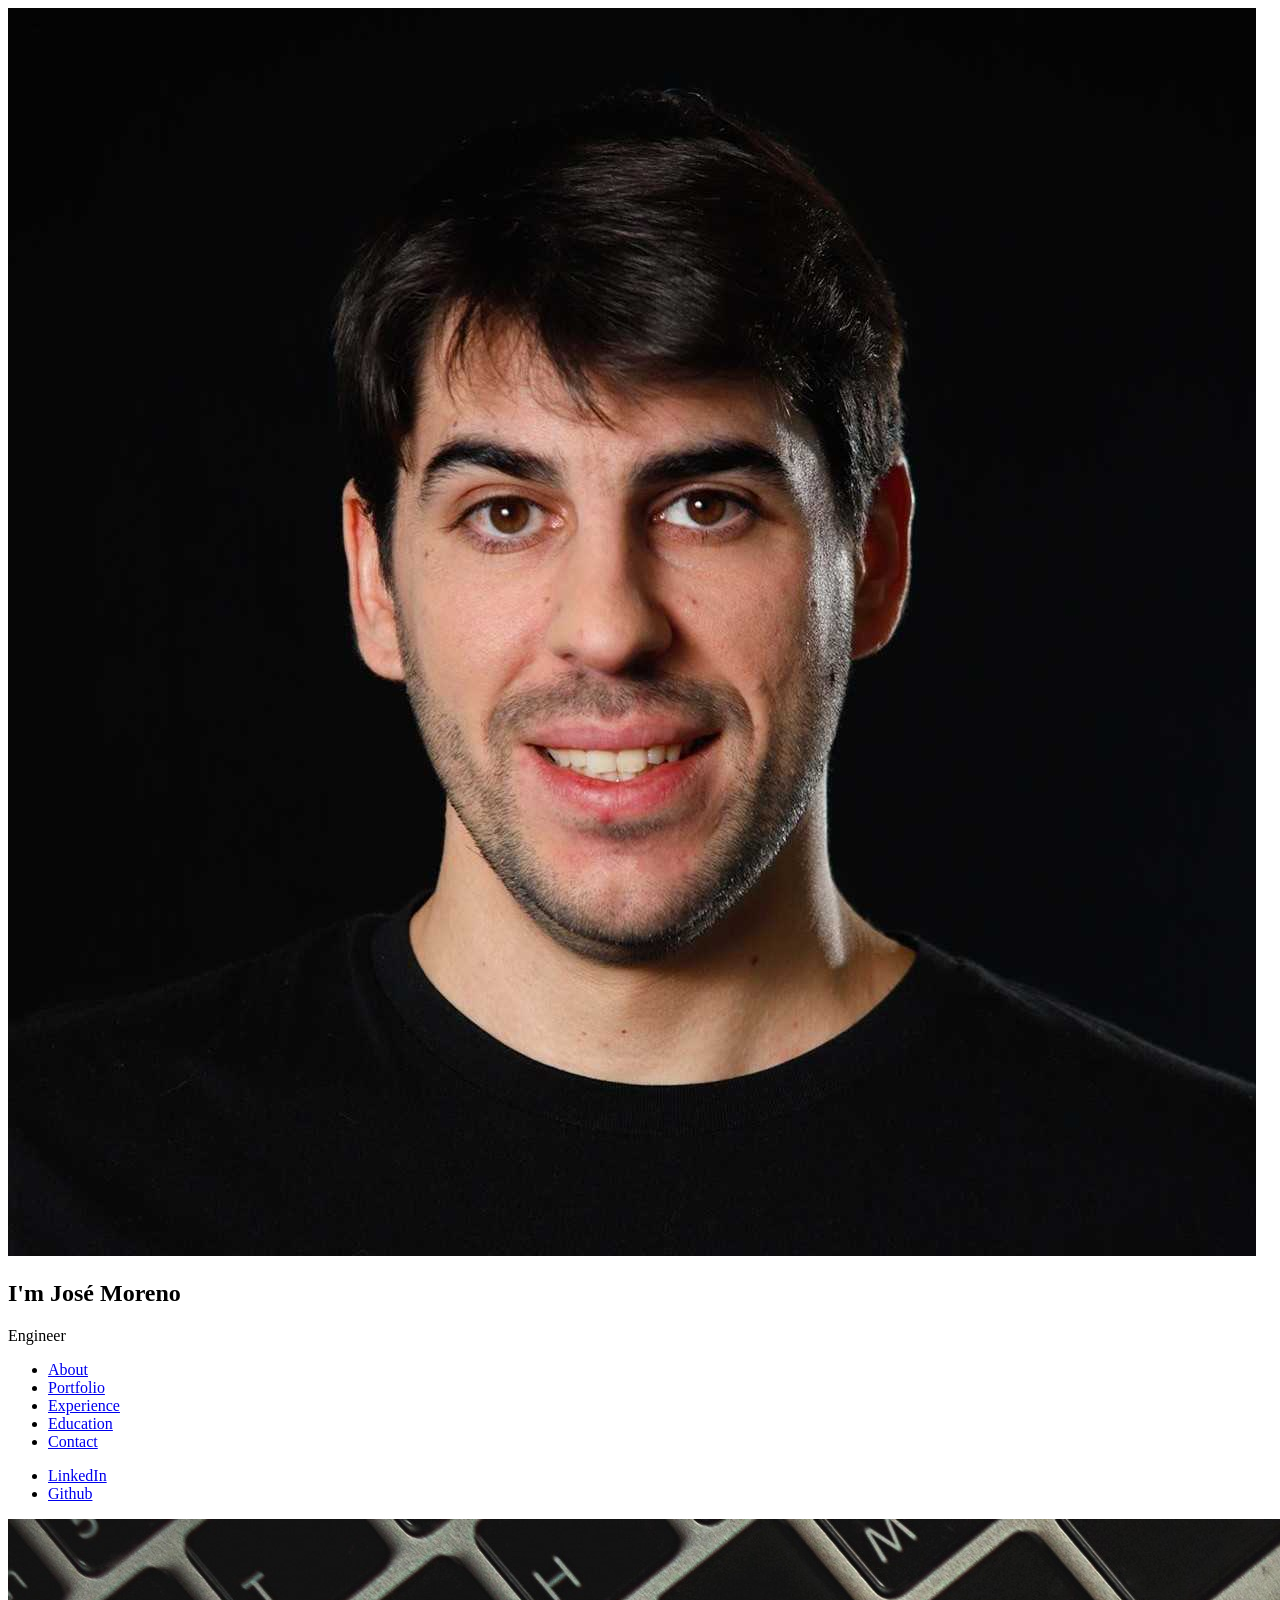
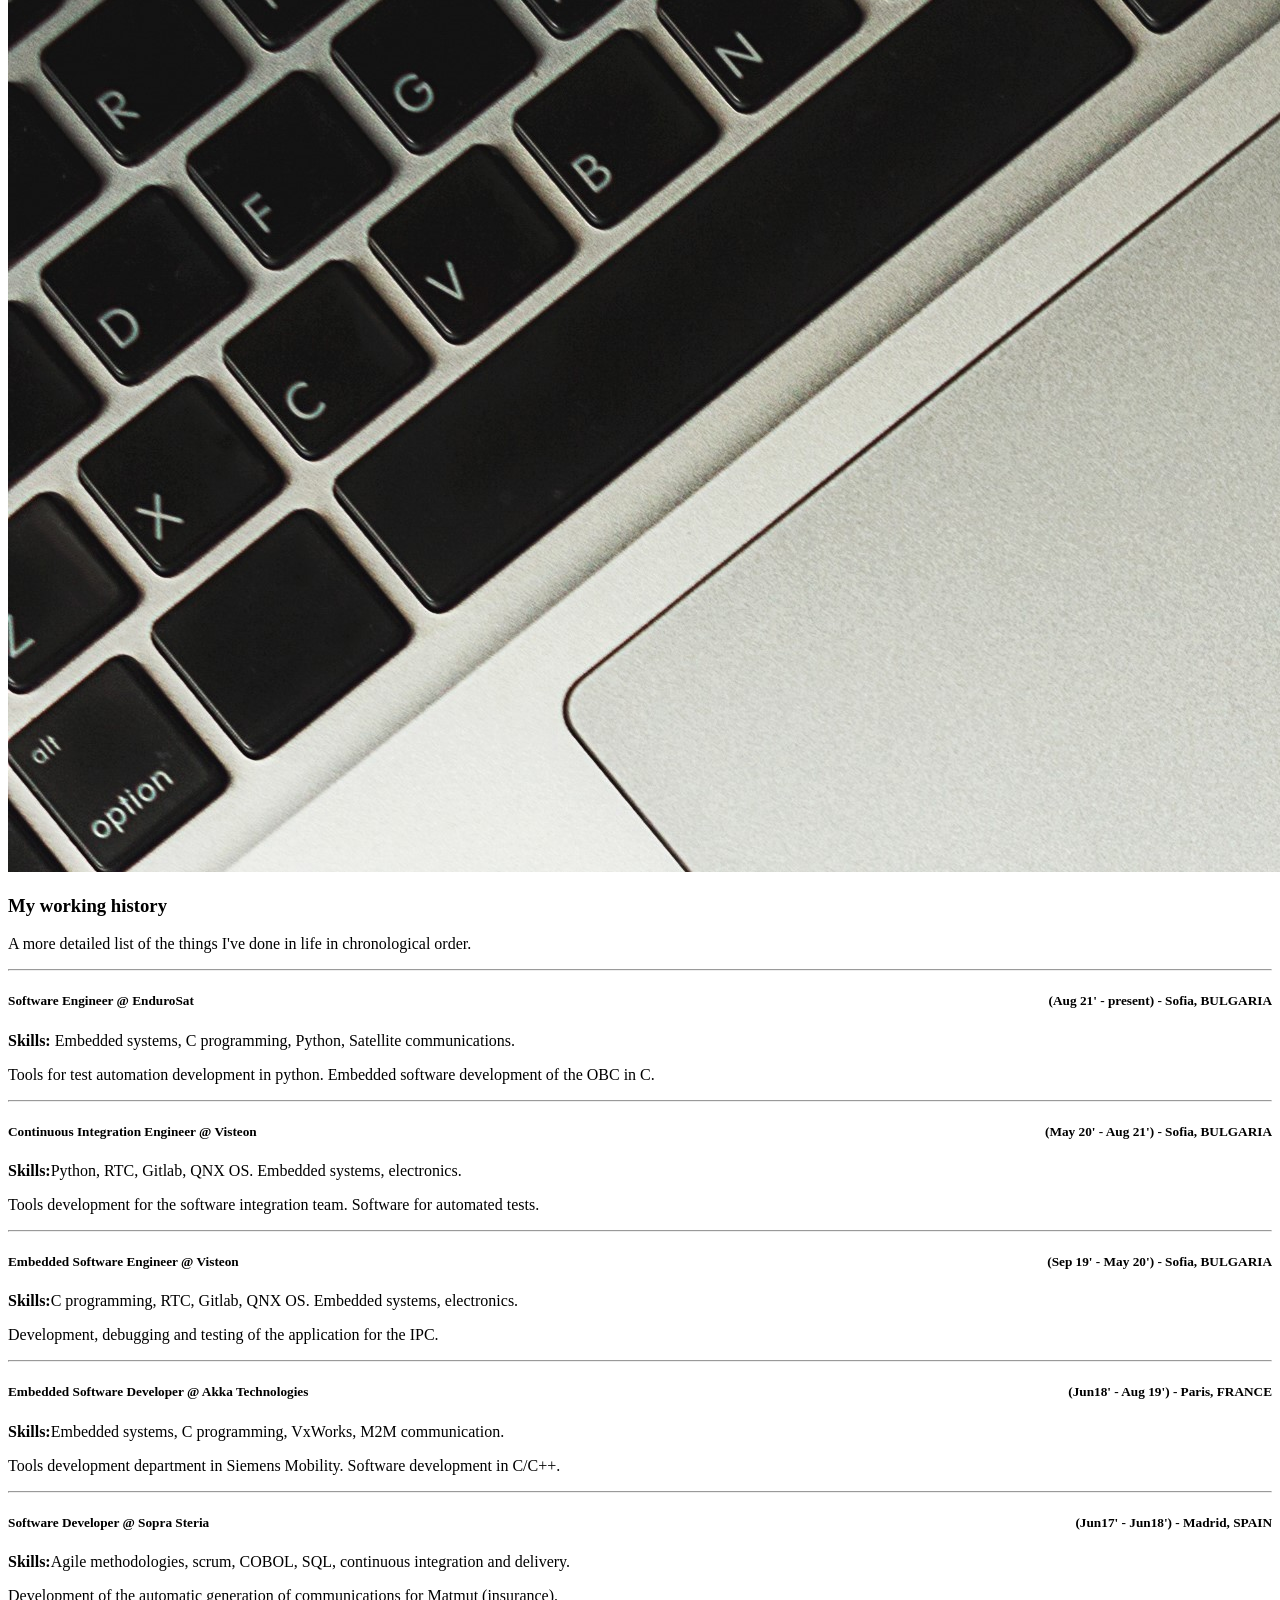
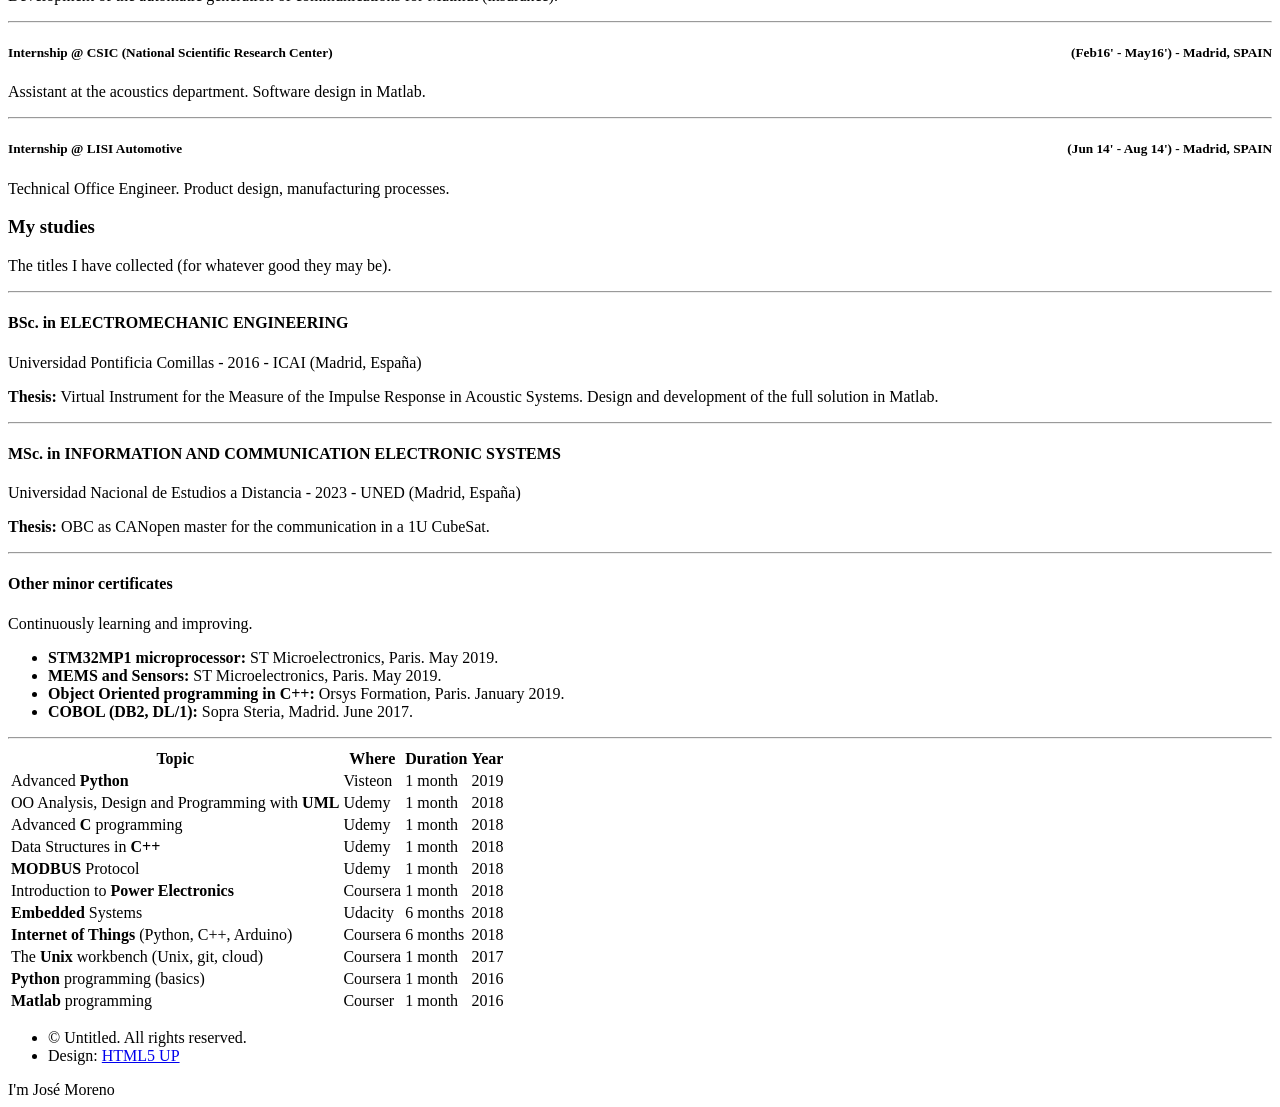
==== experience.html @ b3fd0323 "Split single-page site into three pages: index, portfolio, experience - index.html: keeps About, Thi" ====
<!DOCTYPE HTML>
<!--
    Read Only by HTML5 UP
    html5up.net | @ajlkn
    Free for personal and commercial use under the CCA 3.0 license (html5up.net/license)
-->
<html>

<head>
  <title>JoseMorenoJ | Experience</title>
  <meta charset="utf-8" />
  <meta name="viewport" content="width=device-width, initial-scale=1, user-scalable=no" />
  <link rel="stylesheet" href="assets/css/main.css" />
</head>

<body class="is-preload">

  <!-- Header -->
  <section id="header">
    <header>
      <span class="image avatar"><img src="images/avatar.jpg" alt="" /></span>
      <h1 id="logo">I'm José Moreno</h1>
      <p>
        Engineer
      </p>
    </header>
    <nav id="nav">
      <ul>
        <li><a href="index.html">About</a></li>
        <li><a href="portfolio.html">Portfolio</a></li>
        <li><a href="#history">Experience</a></li>
        <li><a href="#diplomas">Education</a></li>
        <li><a href="index.html#contact">Contact</a></li>
      </ul>
    </nav>
    <footer>
      <ul class="icons">
        <li><a href="https://www.linkedin.com/in/jos%C3%A9-moreno/" class="icon brands fa-linkedin"><span
              class="label">LinkedIn</span></a></li>
        <li><a href="https://github.com/JoseMorenoJ" class="icon brands fa-github"><span class="label">Github</span></a>
        </li>
      </ul>
    </footer>
  </section>

  <!-- Wrapper -->
  <div id="wrapper">

    <!-- Main -->
    <div id="main">

      <!-- Banner -->
      <section id="banner">
        <div class="image main" data-position="center">
          <img src="images/banner.jpg" alt="" />
        </div>
      </section>

      <!-- History -->
      <section id="history">
        <div class="container">
          <header>
            <h3>My working history</h3>
            <p>A more detailed list of the things I've done in life in chronological order.</p>
          </header>
          <section>
            <hr />
            <header>
              <h5>
                <span style="float:left;">Software Engineer @ EnduroSat </span>
                <span style="float:right;">(Aug 21' - present) - Sofia, BULGARIA</span>
                <br>
              </h5>
              <p><b>Skills:</b> Embedded systems, C programming, Python, Satellite communications.</p>
            </header>
            <p>
              Tools for test automation development in python. Embedded software development of the
              OBC in C.
            </p>
            <hr />
            <header>
              <h5>
                <span style="float:left;">Continuous Integration Engineer @ Visteon</span>
                <span style="float:right;">(May 20' - Aug 21') - Sofia, BULGARIA</span>
                <br>
              </h5>
              <p><b>Skills:</b>Python, RTC, Gitlab, QNX OS. Embedded systems, electronics.</p>
            </header>
            <p>
              Tools development for the software integration team. Software for automated tests.
            </p>
            <hr />
            <header>
              <h5>
                <span style="float:left;">Embedded Software Engineer @ Visteon</span>
                <span style="float:right;">(Sep 19' - May 20') - Sofia, BULGARIA</span>
                <br>
              </h5>
              <p><b>Skills:</b>C programming, RTC, Gitlab, QNX OS. Embedded systems, electronics.</p>
            </header>
            <p>
              Development, debugging and testing of the application for the IPC.
            </p>
            <hr />
            <header>
              <h5>
                <span style="float:left;">Embedded Software Developer @ Akka Technologies</span>
                <span style="float:right;">(Jun18' - Aug 19') - Paris, FRANCE</span>
                <br>
              </h5>
              <p><b>Skills:</b>Embedded systems, C programming, VxWorks, M2M communication.</p>
            </header>
            <p>
              Tools development department in Siemens Mobility. Software development in C/C++.
            </p>
            <hr />
            <header>
              <h5>
                <span style="float:left;">Software Developer @ Sopra Steria</span>
                <span style="float:right;">(Jun17' - Jun18') - Madrid, SPAIN</span>
                <br>
              </h5>
              <p><b>Skills:</b>Agile methodologies, scrum, COBOL, SQL, continuous integration and
                delivery.</p>
            </header>
            <p>
              Development of the automatic generation of communications for Matmut (insurance).
            </p>
            <hr />
            <header>
              <h5>
                <span style="float:left;">Internship @ CSIC (National Scientific Research Center)</span>
                <span style="float:right;">(Feb16' - May16') - Madrid, SPAIN</span>
                <br>
              </h5>
            </header>
            <p>Assistant at the acoustics department. Software design in Matlab.</p>
            <hr />
            <h5>
              <span style="float:left;">Internship @ LISI Automotive</span>
              <span style="float:right;">(Jun 14' - Aug 14') - Madrid, SPAIN</span>
              <br>
            </h5>
            </header>
            <p>Technical Office Engineer. Product design, manufacturing processes.</p>
          </section>
        </div>
      </section>

      <!-- Diplomas -->
      <section id="diplomas">
        <div class="container">
          <header>
            <h3>My studies</h3>
            <p>The titles I have collected (for whatever good they may be).</p>
          </header>
          <section>
            <hr />
            <header>
              <h4>BSc. in ELECTROMECHANIC ENGINEERING</h4>
              <p>Universidad Pontificia Comillas - 2016 - ICAI (Madrid, España)</p>
            </header>
            <p><b>Thesis:</b> Virtual Instrument for the Measure of the Impulse Response in Acoustic
              Systems. Design and development of the full solution in Matlab.
            </p>
            <hr />
            <header>
              <h4>MSc. in INFORMATION AND COMMUNICATION ELECTRONIC SYSTEMS</h4>
              <p>Universidad Nacional de Estudios a Distancia - 2023 - UNED (Madrid, España)</p>
            </header>
            <p><b>Thesis:</b> OBC as CANopen master for the communication in a 1U CubeSat.</p>
            <hr />
            <header>
              <h4>Other minor certificates</h4>
              <p>Continuously learning and improving.</p>
            </header>
            <ul class="alt">
              <li><b>STM32MP1 microprocessor:</b> ST Microelectronics, Paris. May 2019.</li>
              <li><b>MEMS and Sensors:</b> ST Microelectronics, Paris. May 2019.</li>
              <li><b>Object Oriented programming in C++:</b> Orsys Formation, Paris. January 2019.</li>
              <li><b>COBOL (DB2, DL/1):</b> Sopra Steria, Madrid. June 2017.</li>
            </ul>
            <hr />
            <table>
              <tr>
                <th>Topic</th>
                <th>Where</th>
                <th>Duration</th>
                <th>Year</th>
              </tr>
              <tr>
                <td>Advanced <b>Python</b></td>
                <td>Visteon</td>
                <td>1 month</td>
                <td>2019</td>
              </tr>
              <tr>
                <td>OO Analysis, Design and Programming with <b>UML</b></td>
                <td>Udemy</td>
                <td>1 month</td>
                <td>2018</td>
              </tr>
              <tr>
                <td>Advanced <b>C</b> programming</td>
                <td>Udemy</td>
                <td>1 month</td>
                <td>2018</td>
              </tr>
              <tr>
                <td>Data Structures in <b>C++</b></td>
                <td>Udemy</td>
                <td>1 month</td>
                <td>2018</td>
              </tr>
              <tr>
                <td><b>MODBUS</b> Protocol</td>
                <td>Udemy</td>
                <td>1 month</td>
                <td>2018</td>
              </tr>
              <tr>
                <td>Introduction to <b>Power Electronics</b></td>
                <td>Coursera</td>
                <td>1 month</td>
                <td>2018</td>
              </tr>
              <tr>
                <td><b>Embedded</b> Systems</td>
                <td>Udacity</td>
                <td>6 months</td>
                <td>2018</td>
              </tr>
              <tr>
                <td><b>Internet of Things</b> (Python, C++, Arduino)</td>
                <td>Coursera</td>
                <td>6 months</td>
                <td>2018</td>
              </tr>
              <tr>
                <td>The <b>Unix</b> workbench (Unix, git, cloud)</td>
                <td>Coursera</td>
                <td>1 month</td>
                <td>2017</td>
              </tr>
              <tr>
                <td><b>Python</b> programming (basics)</td>
                <td>Coursera</td>
                <td>1 month</td>
                <td>2016</td>
              </tr>
              <tr>
                <td><b>Matlab</b> programming</td>
                <td>Courser</td>
                <td>1 month</td>
                <td>2016</td>
              </tr>
            </table>
          </section>
        </div>
      </section>

      <!-- Footer -->
      <section id="footer">
        <div class="container">
          <ul class="copyright">
            <li>&copy; Untitled. All rights reserved.</li>
            <li>Design: <a href="http://html5up.net">HTML5 UP</a></li>
          </ul>
        </div>
      </section>

    </div>

    <!-- Scripts -->
    <script src="assets/js/jquery.min.js"></script>
    <script src="assets/js/jquery.scrollex.min.js"></script>
    <script src="assets/js/jquery.scrolly.min.js"></script>
    <script src="assets/js/browser.min.js"></script>
    <script src="assets/js/breakpoints.min.js"></script>
    <script src="assets/js/util.js"></script>
    <script src="assets/js/main.js"></script>

</body>

</html>
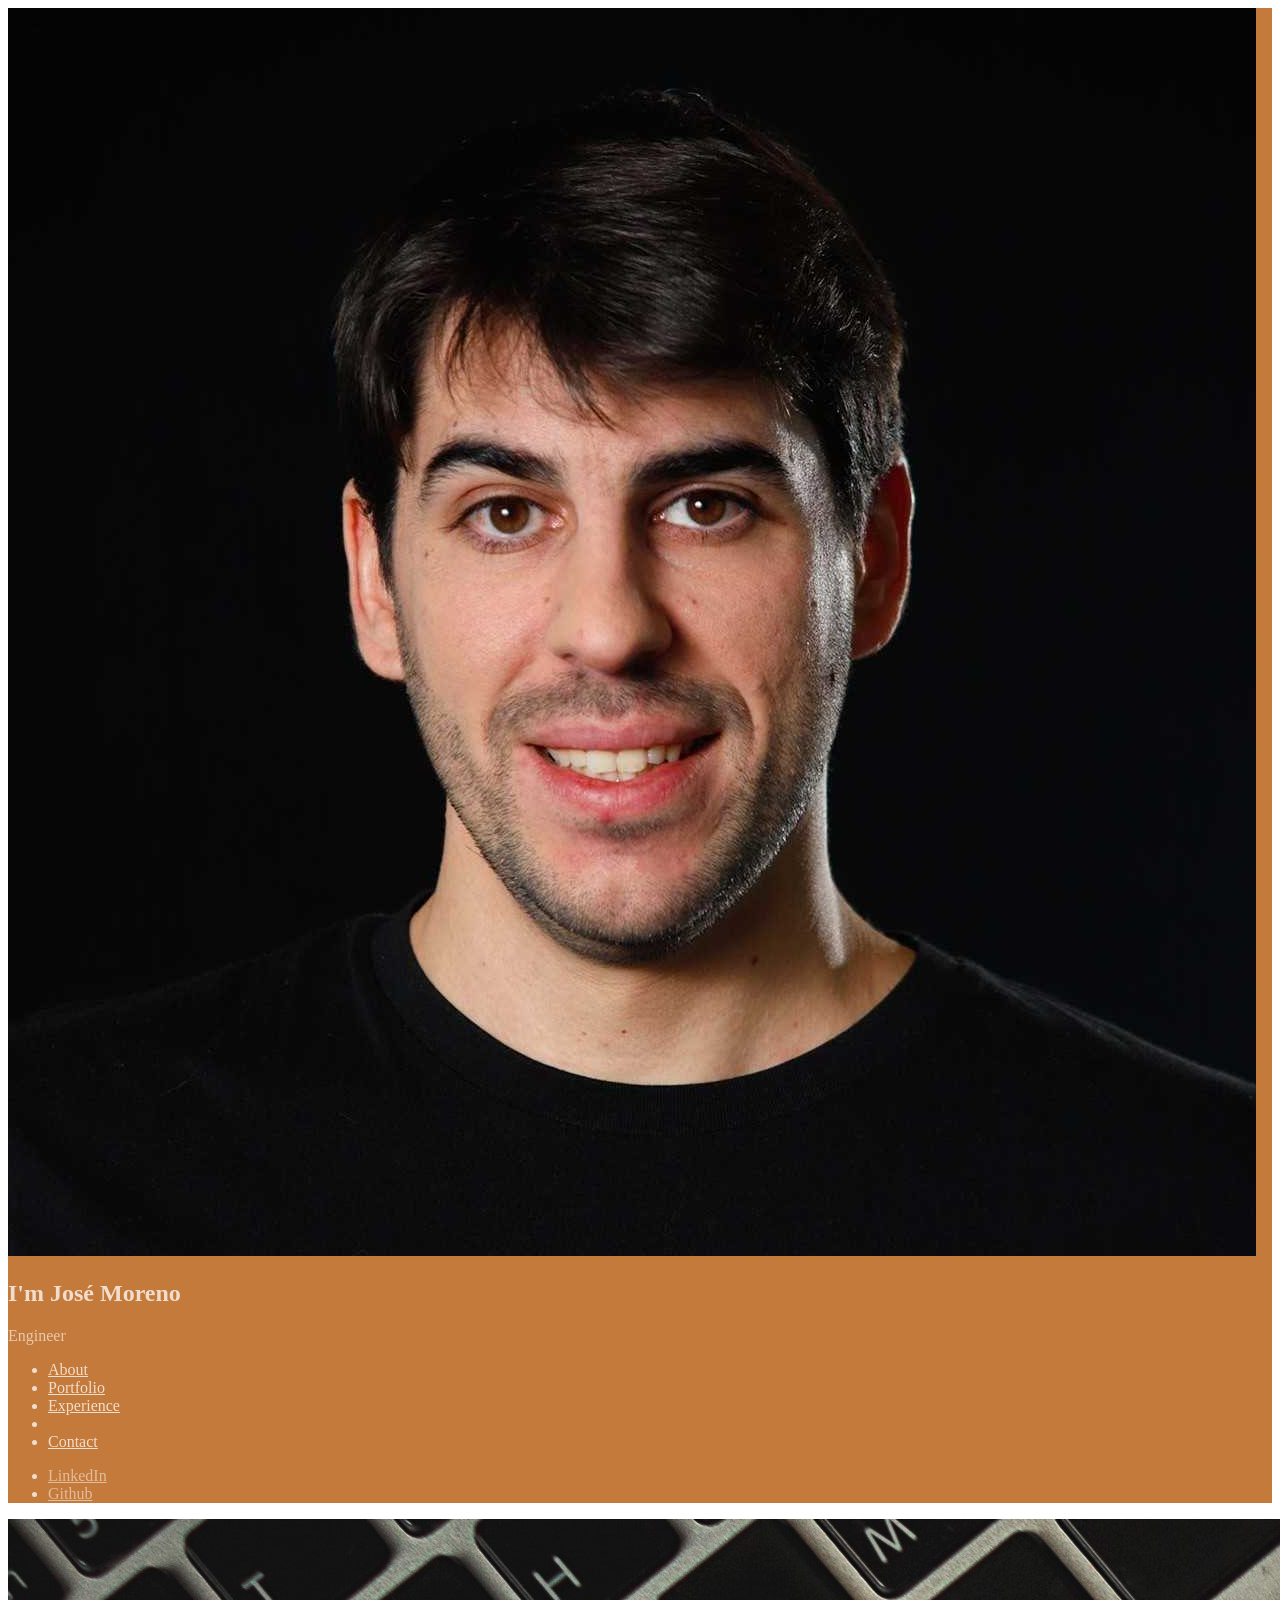
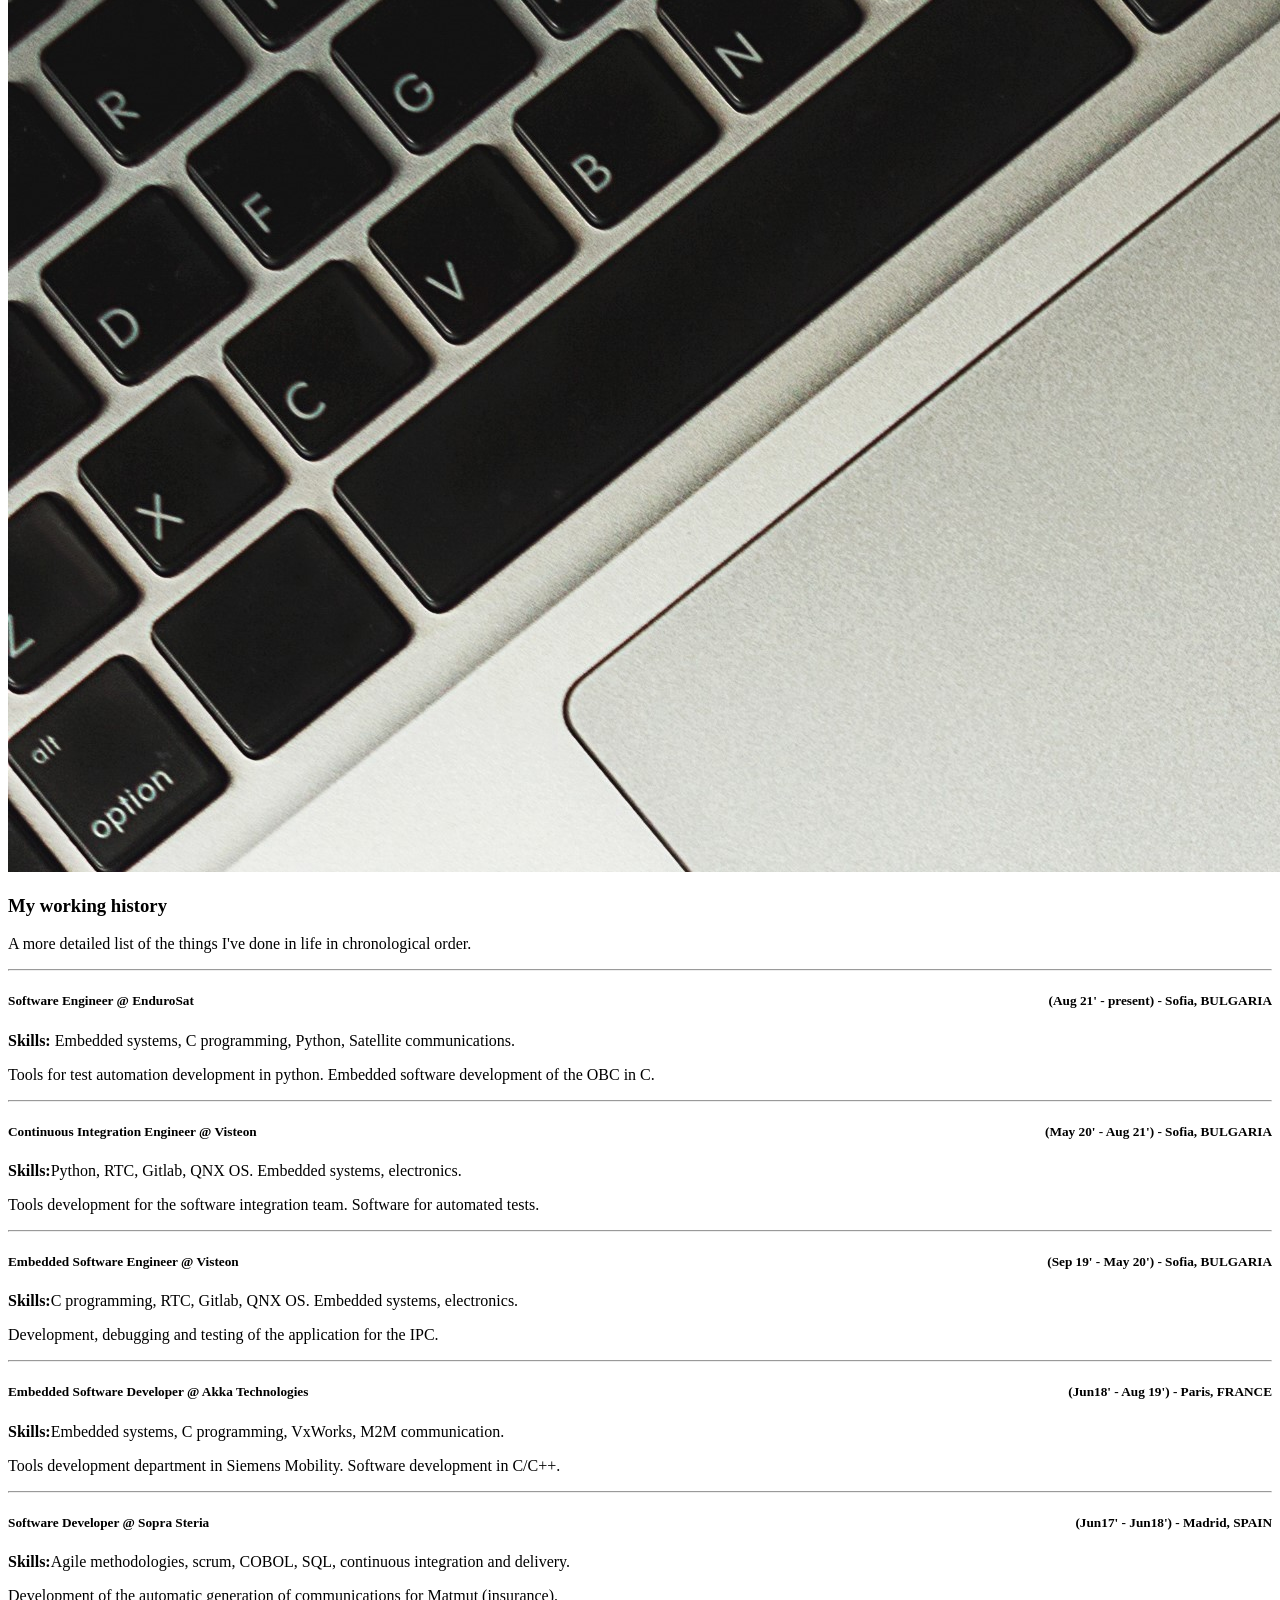
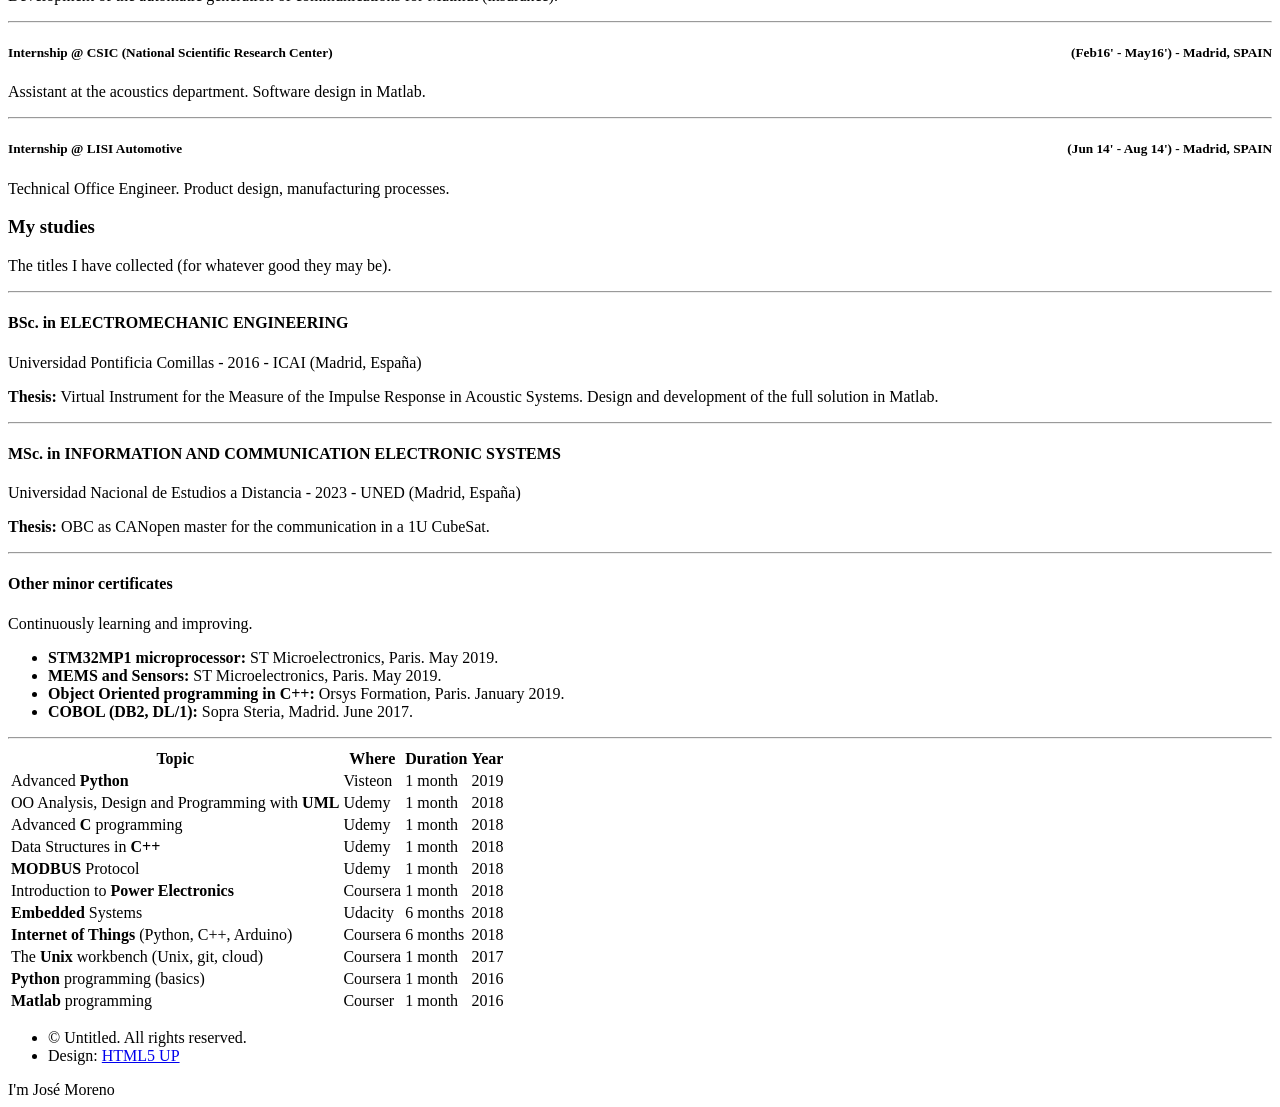
==== commit ebbb2e82: "Add per-page color schemes and separate banner images - portfolio.html: indigo (#5b7ec5) sidebar via" ====
--- a/experience.html
+++ b/experience.html
@@ -11,6 +11,7 @@
   <meta charset="utf-8" />
   <meta name="viewport" content="width=device-width, initial-scale=1, user-scalable=no" />
   <link rel="stylesheet" href="assets/css/main.css" />
+  <link rel="stylesheet" href="assets/css/experience.css" />
 </head>
 
 <body class="is-preload">
@@ -52,7 +53,7 @@
       <!-- Banner -->
       <section id="banner">
         <div class="image main" data-position="center">
-          <img src="images/banner.jpg" alt="" />
+          <img src="images/experience-banner.jpg" alt="" />
         </div>
       </section>
 
--- a/assets/css/experience.css
+++ b/assets/css/experience.css
@@ -0,0 +1,47 @@
+/*
+ * Experience page color scheme
+ * Overrides the default teal (#4acaa8) with amber (#c47a3a).
+ * To swap to a different colour, replace every #c47a3a below.
+ */
+
+/* Sidebar background */
+#header {
+    background: #c47a3a;
+    color: rgba(255, 255, 255, 0.75);
+}
+
+/* "Engineer" subtitle and header paragraph */
+#header header p,
+#header > header p {
+    color: rgba(255, 255, 255, 0.6);
+}
+
+/* Sidebar links (default/rest state) */
+#header a {
+    color: rgba(255, 255, 255, 0.75);
+}
+
+/* Social icon links in sidebar footer */
+#header > footer .icons li a {
+    color: rgba(255, 255, 255, 0.5);
+}
+
+/* Divider lines between nav items */
+#header > nav ul li {
+    border-top-color: rgba(255, 255, 255, 0.2);
+}
+
+/* Active nav item — shown on white pill background */
+#header > nav ul li a.active {
+    color: #c47a3a !important;
+}
+
+/* Mobile hamburger button */
+#titleBar .toggle:before {
+    background: #c47a3a;
+}
+
+/* Link hover colour in page content */
+a:hover {
+    color: #c47a3a !important;
+}
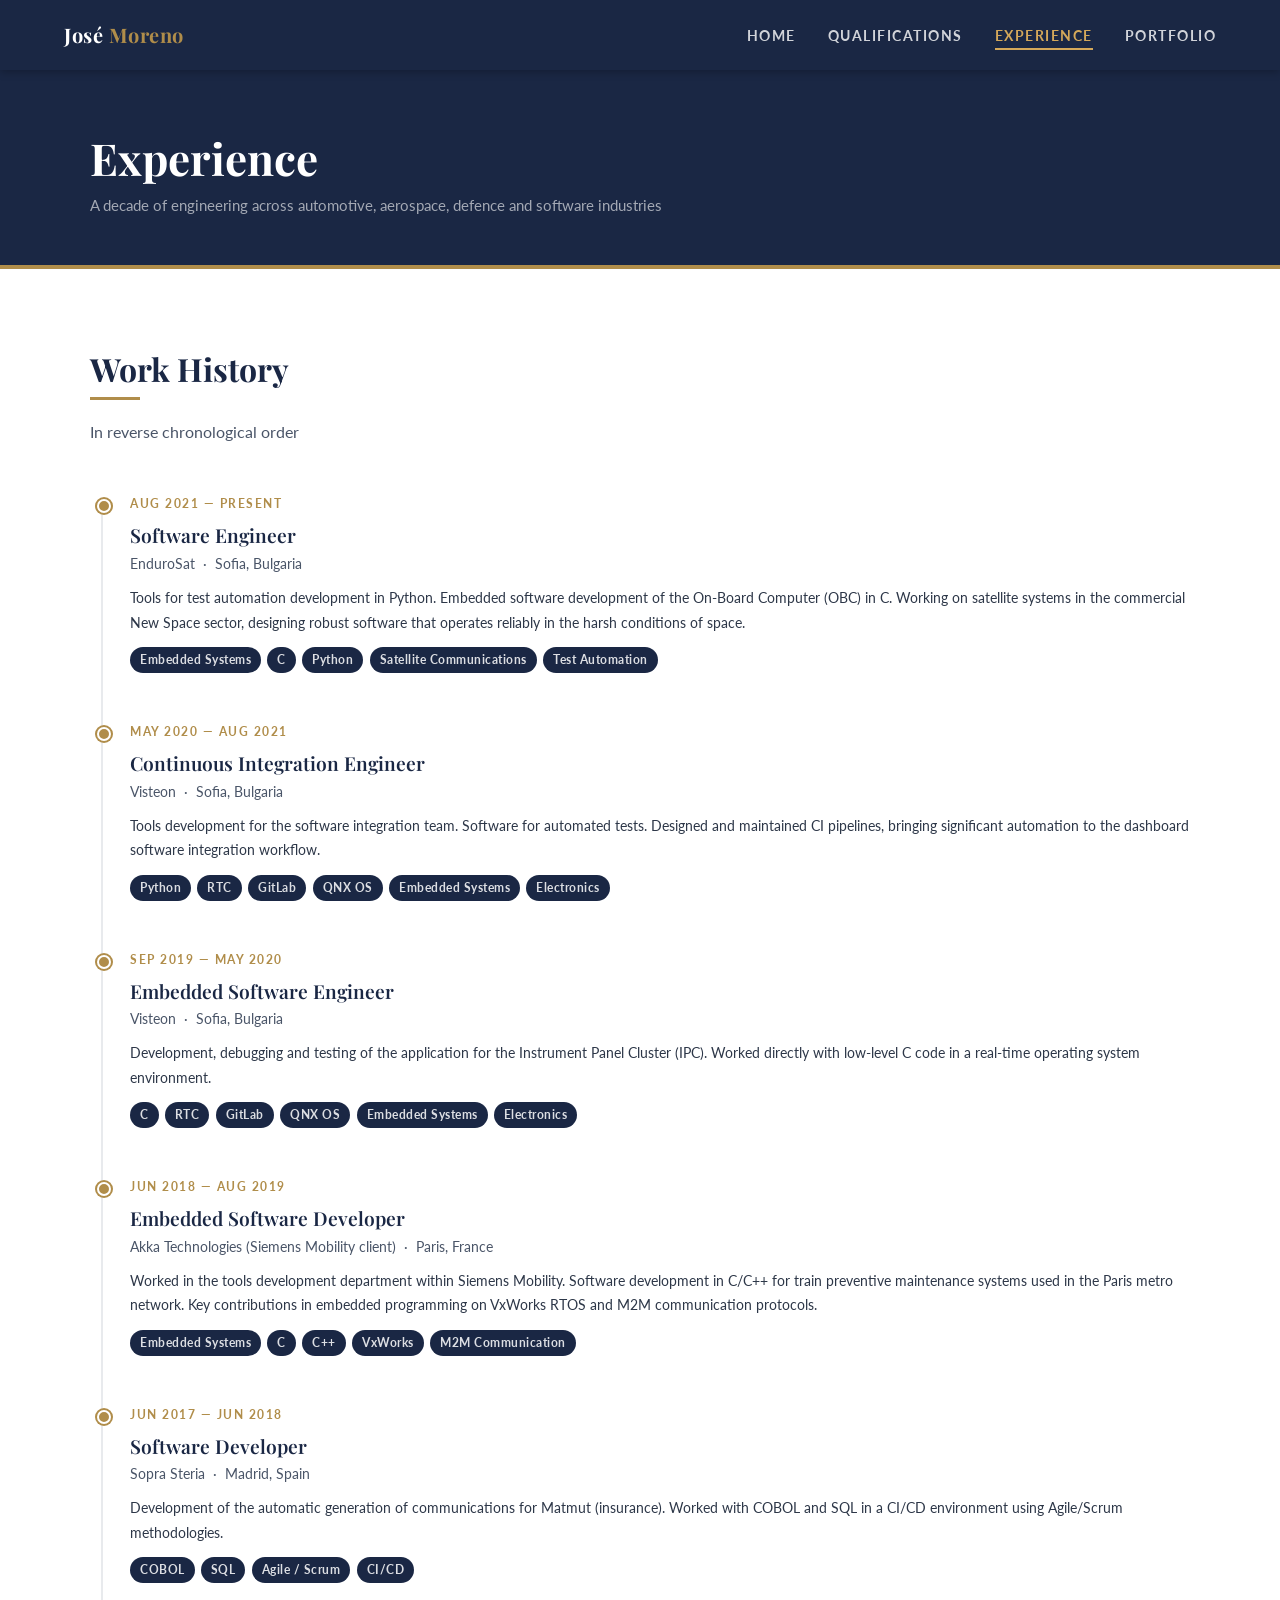
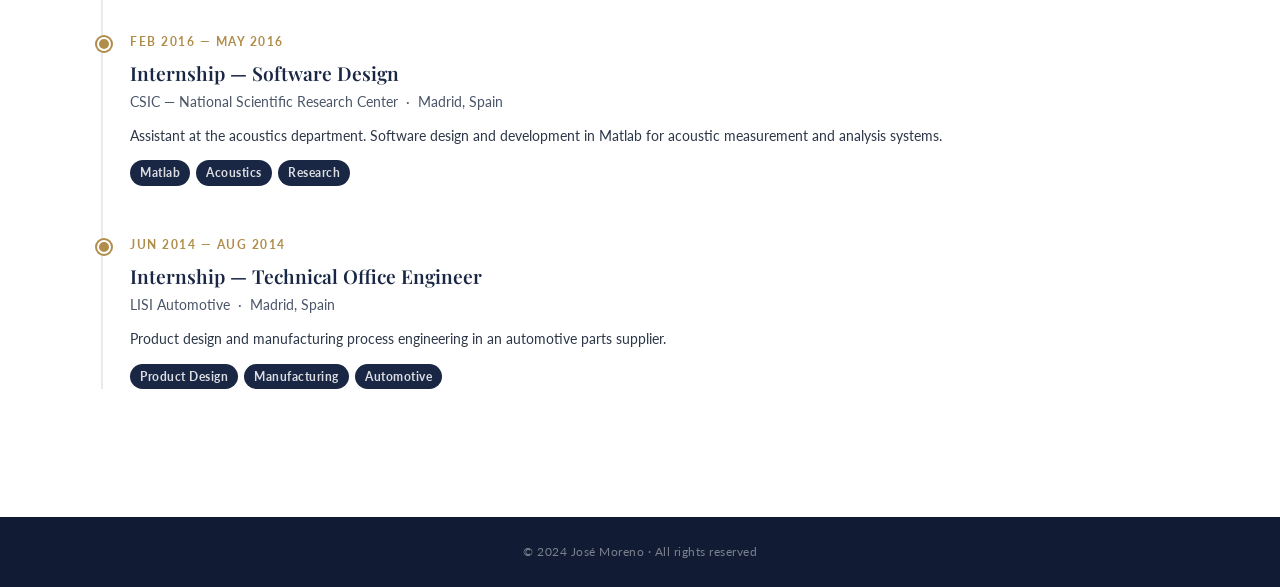
==== commit 987527e7: "Update new pages and style" ====
--- a/experience.html
+++ b/experience.html
@@ -1,286 +1,210 @@
-<!DOCTYPE HTML>
-<!--
-    Read Only by HTML5 UP
-    html5up.net | @ajlkn
-    Free for personal and commercial use under the CCA 3.0 license (html5up.net/license)
--->
-<html>
-
+<!DOCTYPE html>
+<html lang="en">
 <head>
-  <title>JoseMorenoJ | Experience</title>
-  <meta charset="utf-8" />
-  <meta name="viewport" content="width=device-width, initial-scale=1, user-scalable=no" />
+  <meta charset="UTF-8" />
+  <meta name="viewport" content="width=device-width, initial-scale=1.0" />
+  <title>Experience — José Moreno</title>
   <link rel="stylesheet" href="assets/css/main.css" />
-  <link rel="stylesheet" href="assets/css/experience.css" />
 </head>
-
-<body class="is-preload">
-
-  <!-- Header -->
-  <section id="header">
-    <header>
-      <span class="image avatar"><img src="images/avatar.jpg" alt="" /></span>
-      <h1 id="logo">I'm José Moreno</h1>
-      <p>
-        Engineer
-      </p>
-    </header>
-    <nav id="nav">
-      <ul>
-        <li><a href="index.html">About</a></li>
-        <li><a href="portfolio.html">Portfolio</a></li>
-        <li><a href="#history">Experience</a></li>
-        <li><a href="#diplomas">Education</a></li>
-        <li><a href="index.html#contact">Contact</a></li>
-      </ul>
-    </nav>
+<body>
+
+  <!-- ======= NAVBAR ======= -->
+  <nav class="navbar">
+    <a href="index.html" class="navbar-brand">José <span>Moreno</span></a>
+    <button class="nav-toggle" aria-label="Toggle menu" onclick="toggleNav()">
+      <span></span><span></span><span></span>
+    </button>
+    <ul class="navbar-links" id="navLinks">
+      <li><a href="index.html">Home</a></li>
+      <li><a href="qualifications.html">Qualifications</a></li>
+      <li><a href="experience.html" class="active">Experience</a></li>
+      <li><a href="portfolio.html">Portfolio</a></li>
+    </ul>
+  </nav>
+
+  <div class="page-content">
+
+    <!-- ======= PAGE HEADER ======= -->
+    <div class="page-header">
+      <div class="page-header-inner">
+        <h1>Experience</h1>
+        <p>A decade of engineering across automotive, aerospace, defence and software industries</p>
+      </div>
+    </div>
+
+    <!-- ======= TIMELINE ======= -->
+    <section class="section">
+      <div class="container">
+        <h2 class="section-title">Work History</h2>
+        <p class="section-subtitle">In reverse chronological order</p>
+
+        <div class="timeline">
+
+          <!-- EnduroSat -->
+          <div class="timeline-item">
+            <div class="timeline-dot"></div>
+            <p class="timeline-date">Aug 2021 — Present</p>
+            <p class="timeline-role">Software Engineer</p>
+            <p class="timeline-company">
+              EnduroSat &nbsp;·&nbsp; Sofia, Bulgaria
+            </p>
+            <p class="timeline-desc">
+              Tools for test automation development in Python. Embedded software development of
+              the On-Board Computer (OBC) in C. Working on satellite systems in the commercial
+              New Space sector, designing robust software that operates reliably in the harsh
+              conditions of space.
+            </p>
+            <div class="tag-list">
+              <span class="tag">Embedded Systems</span>
+              <span class="tag">C</span>
+              <span class="tag">Python</span>
+              <span class="tag">Satellite Communications</span>
+              <span class="tag">Test Automation</span>
+            </div>
+          </div>
+
+          <!-- Visteon CI -->
+          <div class="timeline-item">
+            <div class="timeline-dot"></div>
+            <p class="timeline-date">May 2020 — Aug 2021</p>
+            <p class="timeline-role">Continuous Integration Engineer</p>
+            <p class="timeline-company">
+              Visteon &nbsp;·&nbsp; Sofia, Bulgaria
+            </p>
+            <p class="timeline-desc">
+              Tools development for the software integration team. Software for automated tests.
+              Designed and maintained CI pipelines, bringing significant automation to the
+              dashboard software integration workflow.
+            </p>
+            <div class="tag-list">
+              <span class="tag">Python</span>
+              <span class="tag">RTC</span>
+              <span class="tag">GitLab</span>
+              <span class="tag">QNX OS</span>
+              <span class="tag">Embedded Systems</span>
+              <span class="tag">Electronics</span>
+            </div>
+          </div>
+
+          <!-- Visteon Embedded -->
+          <div class="timeline-item">
+            <div class="timeline-dot"></div>
+            <p class="timeline-date">Sep 2019 — May 2020</p>
+            <p class="timeline-role">Embedded Software Engineer</p>
+            <p class="timeline-company">
+              Visteon &nbsp;·&nbsp; Sofia, Bulgaria
+            </p>
+            <p class="timeline-desc">
+              Development, debugging and testing of the application for the Instrument Panel
+              Cluster (IPC). Worked directly with low-level C code in a real-time operating
+              system environment.
+            </p>
+            <div class="tag-list">
+              <span class="tag">C</span>
+              <span class="tag">RTC</span>
+              <span class="tag">GitLab</span>
+              <span class="tag">QNX OS</span>
+              <span class="tag">Embedded Systems</span>
+              <span class="tag">Electronics</span>
+            </div>
+          </div>
+
+          <!-- Akka / Siemens -->
+          <div class="timeline-item">
+            <div class="timeline-dot"></div>
+            <p class="timeline-date">Jun 2018 — Aug 2019</p>
+            <p class="timeline-role">Embedded Software Developer</p>
+            <p class="timeline-company">
+              Akka Technologies (Siemens Mobility client) &nbsp;·&nbsp; Paris, France
+            </p>
+            <p class="timeline-desc">
+              Worked in the tools development department within Siemens Mobility. Software
+              development in C/C++ for train preventive maintenance systems used in the Paris
+              metro network. Key contributions in embedded programming on VxWorks RTOS and
+              M2M communication protocols.
+            </p>
+            <div class="tag-list">
+              <span class="tag">Embedded Systems</span>
+              <span class="tag">C</span>
+              <span class="tag">C++</span>
+              <span class="tag">VxWorks</span>
+              <span class="tag">M2M Communication</span>
+            </div>
+          </div>
+
+          <!-- Sopra Steria -->
+          <div class="timeline-item">
+            <div class="timeline-dot"></div>
+            <p class="timeline-date">Jun 2017 — Jun 2018</p>
+            <p class="timeline-role">Software Developer</p>
+            <p class="timeline-company">
+              Sopra Steria &nbsp;·&nbsp; Madrid, Spain
+            </p>
+            <p class="timeline-desc">
+              Development of the automatic generation of communications for Matmut (insurance).
+              Worked with COBOL and SQL in a CI/CD environment using Agile/Scrum methodologies.
+            </p>
+            <div class="tag-list">
+              <span class="tag">COBOL</span>
+              <span class="tag">SQL</span>
+              <span class="tag">Agile / Scrum</span>
+              <span class="tag">CI/CD</span>
+            </div>
+          </div>
+
+          <!-- CSIC Internship -->
+          <div class="timeline-item">
+            <div class="timeline-dot"></div>
+            <p class="timeline-date">Feb 2016 — May 2016</p>
+            <p class="timeline-role">Internship — Software Design</p>
+            <p class="timeline-company">
+              CSIC — National Scientific Research Center &nbsp;·&nbsp; Madrid, Spain
+            </p>
+            <p class="timeline-desc">
+              Assistant at the acoustics department. Software design and development in Matlab
+              for acoustic measurement and analysis systems.
+            </p>
+            <div class="tag-list">
+              <span class="tag">Matlab</span>
+              <span class="tag">Acoustics</span>
+              <span class="tag">Research</span>
+            </div>
+          </div>
+
+          <!-- LISI Automotive Internship -->
+          <div class="timeline-item">
+            <div class="timeline-dot"></div>
+            <p class="timeline-date">Jun 2014 — Aug 2014</p>
+            <p class="timeline-role">Internship — Technical Office Engineer</p>
+            <p class="timeline-company">
+              LISI Automotive &nbsp;·&nbsp; Madrid, Spain
+            </p>
+            <p class="timeline-desc">
+              Product design and manufacturing process engineering in an automotive parts supplier.
+            </p>
+            <div class="tag-list">
+              <span class="tag">Product Design</span>
+              <span class="tag">Manufacturing</span>
+              <span class="tag">Automotive</span>
+            </div>
+          </div>
+
+        </div>
+      </div>
+    </section>
+
+    <!-- ======= FOOTER ======= -->
     <footer>
-      <ul class="icons">
-        <li><a href="https://www.linkedin.com/in/jos%C3%A9-moreno/" class="icon brands fa-linkedin"><span
-              class="label">LinkedIn</span></a></li>
-        <li><a href="https://github.com/JoseMorenoJ" class="icon brands fa-github"><span class="label">Github</span></a>
-        </li>
-      </ul>
+      <p>© 2024 José Moreno · All rights reserved</p>
     </footer>
-  </section>
-
-  <!-- Wrapper -->
-  <div id="wrapper">
-
-    <!-- Main -->
-    <div id="main">
-
-      <!-- Banner -->
-      <section id="banner">
-        <div class="image main" data-position="center">
-          <img src="images/experience-banner.jpg" alt="" />
-        </div>
-      </section>
-
-      <!-- History -->
-      <section id="history">
-        <div class="container">
-          <header>
-            <h3>My working history</h3>
-            <p>A more detailed list of the things I've done in life in chronological order.</p>
-          </header>
-          <section>
-            <hr />
-            <header>
-              <h5>
-                <span style="float:left;">Software Engineer @ EnduroSat </span>
-                <span style="float:right;">(Aug 21' - present) - Sofia, BULGARIA</span>
-                <br>
-              </h5>
-              <p><b>Skills:</b> Embedded systems, C programming, Python, Satellite communications.</p>
-            </header>
-            <p>
-              Tools for test automation development in python. Embedded software development of the
-              OBC in C.
-            </p>
-            <hr />
-            <header>
-              <h5>
-                <span style="float:left;">Continuous Integration Engineer @ Visteon</span>
-                <span style="float:right;">(May 20' - Aug 21') - Sofia, BULGARIA</span>
-                <br>
-              </h5>
-              <p><b>Skills:</b>Python, RTC, Gitlab, QNX OS. Embedded systems, electronics.</p>
-            </header>
-            <p>
-              Tools development for the software integration team. Software for automated tests.
-            </p>
-            <hr />
-            <header>
-              <h5>
-                <span style="float:left;">Embedded Software Engineer @ Visteon</span>
-                <span style="float:right;">(Sep 19' - May 20') - Sofia, BULGARIA</span>
-                <br>
-              </h5>
-              <p><b>Skills:</b>C programming, RTC, Gitlab, QNX OS. Embedded systems, electronics.</p>
-            </header>
-            <p>
-              Development, debugging and testing of the application for the IPC.
-            </p>
-            <hr />
-            <header>
-              <h5>
-                <span style="float:left;">Embedded Software Developer @ Akka Technologies</span>
-                <span style="float:right;">(Jun18' - Aug 19') - Paris, FRANCE</span>
-                <br>
-              </h5>
-              <p><b>Skills:</b>Embedded systems, C programming, VxWorks, M2M communication.</p>
-            </header>
-            <p>
-              Tools development department in Siemens Mobility. Software development in C/C++.
-            </p>
-            <hr />
-            <header>
-              <h5>
-                <span style="float:left;">Software Developer @ Sopra Steria</span>
-                <span style="float:right;">(Jun17' - Jun18') - Madrid, SPAIN</span>
-                <br>
-              </h5>
-              <p><b>Skills:</b>Agile methodologies, scrum, COBOL, SQL, continuous integration and
-                delivery.</p>
-            </header>
-            <p>
-              Development of the automatic generation of communications for Matmut (insurance).
-            </p>
-            <hr />
-            <header>
-              <h5>
-                <span style="float:left;">Internship @ CSIC (National Scientific Research Center)</span>
-                <span style="float:right;">(Feb16' - May16') - Madrid, SPAIN</span>
-                <br>
-              </h5>
-            </header>
-            <p>Assistant at the acoustics department. Software design in Matlab.</p>
-            <hr />
-            <h5>
-              <span style="float:left;">Internship @ LISI Automotive</span>
-              <span style="float:right;">(Jun 14' - Aug 14') - Madrid, SPAIN</span>
-              <br>
-            </h5>
-            </header>
-            <p>Technical Office Engineer. Product design, manufacturing processes.</p>
-          </section>
-        </div>
-      </section>
-
-      <!-- Diplomas -->
-      <section id="diplomas">
-        <div class="container">
-          <header>
-            <h3>My studies</h3>
-            <p>The titles I have collected (for whatever good they may be).</p>
-          </header>
-          <section>
-            <hr />
-            <header>
-              <h4>BSc. in ELECTROMECHANIC ENGINEERING</h4>
-              <p>Universidad Pontificia Comillas - 2016 - ICAI (Madrid, España)</p>
-            </header>
-            <p><b>Thesis:</b> Virtual Instrument for the Measure of the Impulse Response in Acoustic
-              Systems. Design and development of the full solution in Matlab.
-            </p>
-            <hr />
-            <header>
-              <h4>MSc. in INFORMATION AND COMMUNICATION ELECTRONIC SYSTEMS</h4>
-              <p>Universidad Nacional de Estudios a Distancia - 2023 - UNED (Madrid, España)</p>
-            </header>
-            <p><b>Thesis:</b> OBC as CANopen master for the communication in a 1U CubeSat.</p>
-            <hr />
-            <header>
-              <h4>Other minor certificates</h4>
-              <p>Continuously learning and improving.</p>
-            </header>
-            <ul class="alt">
-              <li><b>STM32MP1 microprocessor:</b> ST Microelectronics, Paris. May 2019.</li>
-              <li><b>MEMS and Sensors:</b> ST Microelectronics, Paris. May 2019.</li>
-              <li><b>Object Oriented programming in C++:</b> Orsys Formation, Paris. January 2019.</li>
-              <li><b>COBOL (DB2, DL/1):</b> Sopra Steria, Madrid. June 2017.</li>
-            </ul>
-            <hr />
-            <table>
-              <tr>
-                <th>Topic</th>
-                <th>Where</th>
-                <th>Duration</th>
-                <th>Year</th>
-              </tr>
-              <tr>
-                <td>Advanced <b>Python</b></td>
-                <td>Visteon</td>
-                <td>1 month</td>
-                <td>2019</td>
-              </tr>
-              <tr>
-                <td>OO Analysis, Design and Programming with <b>UML</b></td>
-                <td>Udemy</td>
-                <td>1 month</td>
-                <td>2018</td>
-              </tr>
-              <tr>
-                <td>Advanced <b>C</b> programming</td>
-                <td>Udemy</td>
-                <td>1 month</td>
-                <td>2018</td>
-              </tr>
-              <tr>
-                <td>Data Structures in <b>C++</b></td>
-                <td>Udemy</td>
-                <td>1 month</td>
-                <td>2018</td>
-              </tr>
-              <tr>
-                <td><b>MODBUS</b> Protocol</td>
-                <td>Udemy</td>
-                <td>1 month</td>
-                <td>2018</td>
-              </tr>
-              <tr>
-                <td>Introduction to <b>Power Electronics</b></td>
-                <td>Coursera</td>
-                <td>1 month</td>
-                <td>2018</td>
-              </tr>
-              <tr>
-                <td><b>Embedded</b> Systems</td>
-                <td>Udacity</td>
-                <td>6 months</td>
-                <td>2018</td>
-              </tr>
-              <tr>
-                <td><b>Internet of Things</b> (Python, C++, Arduino)</td>
-                <td>Coursera</td>
-                <td>6 months</td>
-                <td>2018</td>
-              </tr>
-              <tr>
-                <td>The <b>Unix</b> workbench (Unix, git, cloud)</td>
-                <td>Coursera</td>
-                <td>1 month</td>
-                <td>2017</td>
-              </tr>
-              <tr>
-                <td><b>Python</b> programming (basics)</td>
-                <td>Coursera</td>
-                <td>1 month</td>
-                <td>2016</td>
-              </tr>
-              <tr>
-                <td><b>Matlab</b> programming</td>
-                <td>Courser</td>
-                <td>1 month</td>
-                <td>2016</td>
-              </tr>
-            </table>
-          </section>
-        </div>
-      </section>
-
-      <!-- Footer -->
-      <section id="footer">
-        <div class="container">
-          <ul class="copyright">
-            <li>&copy; Untitled. All rights reserved.</li>
-            <li>Design: <a href="http://html5up.net">HTML5 UP</a></li>
-          </ul>
-        </div>
-      </section>
-
-    </div>
-
-    <!-- Scripts -->
-    <script src="assets/js/jquery.min.js"></script>
-    <script src="assets/js/jquery.scrollex.min.js"></script>
-    <script src="assets/js/jquery.scrolly.min.js"></script>
-    <script src="assets/js/browser.min.js"></script>
-    <script src="assets/js/breakpoints.min.js"></script>
-    <script src="assets/js/util.js"></script>
-    <script src="assets/js/main.js"></script>
+
+  </div><!-- /page-content -->
+
+  <script>
+    function toggleNav() {
+      document.getElementById('navLinks').classList.toggle('open');
+    }
+  </script>
 
 </body>
-
 </html>
--- a/assets/css/main.css
+++ b/assets/css/main.css
@@ -0,0 +1,831 @@
+/* ============================================================
+   José Moreno — CV Website
+   Style: Classic & Corporate
+   ============================================================ */
+
+/* --- Google Fonts --- */
+@import url('https://fonts.googleapis.com/css2?family=Playfair+Display:wght@400;600;700&family=Lato:wght@300;400;700&display=swap');
+
+/* --- CSS Variables --- */
+:root {
+  --navy:      #1a2744;
+  --navy-dark: #111b33;
+  --gold:      #b08d4a;
+  --gold-light:#d4a85a;
+  --white:     #ffffff;
+  --off-white: #f5f6f8;
+  --gray-light:#e8eaed;
+  --gray:      #9ca3af;
+  --text:      #2d3748;
+  --text-light:#4a5568;
+
+  --font-serif: 'Playfair Display', Georgia, serif;
+  --font-sans:  'Lato', Arial, sans-serif;
+
+  --shadow-sm: 0 1px 3px rgba(0,0,0,0.10);
+  --shadow-md: 0 4px 16px rgba(0,0,0,0.10);
+  --shadow-lg: 0 8px 32px rgba(0,0,0,0.13);
+
+  --radius: 4px;
+  --nav-h: 70px;
+}
+
+/* --- Reset & Base --- */
+*, *::before, *::after { box-sizing: border-box; margin: 0; padding: 0; }
+
+html { scroll-behavior: smooth; }
+
+body {
+  font-family: var(--font-sans);
+  font-size: 16px;
+  line-height: 1.7;
+  color: var(--text);
+  background: var(--white);
+}
+
+img { max-width: 100%; display: block; }
+a { color: var(--gold); text-decoration: none; }
+a:hover { color: var(--gold-light); }
+
+h1, h2, h3, h4, h5 {
+  font-family: var(--font-serif);
+  line-height: 1.25;
+  color: var(--navy);
+}
+
+/* --- Navbar --- */
+.navbar {
+  position: fixed;
+  top: 0; left: 0; right: 0;
+  height: var(--nav-h);
+  background: var(--navy);
+  display: flex;
+  align-items: center;
+  justify-content: space-between;
+  padding: 0 5%;
+  z-index: 1000;
+  box-shadow: 0 2px 8px rgba(0,0,0,0.25);
+}
+
+.navbar-brand {
+  font-family: var(--font-serif);
+  font-size: 1.25rem;
+  font-weight: 700;
+  color: var(--white) !important;
+  letter-spacing: 0.5px;
+}
+
+.navbar-brand span { color: var(--gold); }
+
+.navbar-links {
+  display: flex;
+  gap: 2rem;
+  list-style: none;
+}
+
+.navbar-links a {
+  color: rgba(255,255,255,0.80);
+  font-size: 0.875rem;
+  font-weight: 700;
+  letter-spacing: 1.5px;
+  text-transform: uppercase;
+  padding-bottom: 4px;
+  border-bottom: 2px solid transparent;
+  transition: color 0.2s, border-color 0.2s;
+}
+
+.navbar-links a:hover,
+.navbar-links a.active {
+  color: var(--gold-light);
+  border-bottom-color: var(--gold-light);
+}
+
+/* Hamburger */
+.nav-toggle {
+  display: none;
+  flex-direction: column;
+  gap: 5px;
+  cursor: pointer;
+  background: none;
+  border: none;
+  padding: 4px;
+}
+
+.nav-toggle span {
+  display: block;
+  width: 24px;
+  height: 2px;
+  background: var(--white);
+  transition: 0.3s;
+}
+
+/* --- Page Wrapper --- */
+.page-content {
+  padding-top: var(--nav-h);
+}
+
+/* --- Section Utilities --- */
+.section {
+  padding: 80px 5%;
+}
+
+.section-alt {
+  background: var(--off-white);
+}
+
+.section-title {
+  font-size: 2rem;
+  font-weight: 700;
+  margin-bottom: 0.4rem;
+  position: relative;
+  display: inline-block;
+}
+
+.section-title::after {
+  content: '';
+  display: block;
+  width: 50px;
+  height: 3px;
+  background: var(--gold);
+  margin-top: 8px;
+}
+
+.section-subtitle {
+  color: var(--text-light);
+  font-size: 1rem;
+  margin-bottom: 3rem;
+  margin-top: 0.75rem;
+}
+
+.container {
+  max-width: 1100px;
+  margin: 0 auto;
+}
+
+/* --- Divider --- */
+.divider {
+  border: none;
+  border-top: 1px solid var(--gray-light);
+  margin: 0;
+}
+
+/* ============================================================
+   HERO (index.html)
+   ============================================================ */
+.hero {
+  background: var(--navy);
+  min-height: calc(100vh - var(--nav-h));
+  display: flex;
+  align-items: center;
+  padding: 80px 5%;
+  position: relative;
+  overflow: hidden;
+}
+
+.hero::before {
+  content: '';
+  position: absolute;
+  inset: 0;
+  background: linear-gradient(135deg, var(--navy-dark) 0%, var(--navy) 60%, #1e3a5f 100%);
+}
+
+.hero-inner {
+  position: relative;
+  max-width: 1100px;
+  margin: 0 auto;
+  display: flex;
+  align-items: center;
+  gap: 60px;
+  width: 100%;
+}
+
+.hero-avatar {
+  flex-shrink: 0;
+  width: 220px;
+  height: 220px;
+  border-radius: 50%;
+  overflow: hidden;
+  border: 4px solid var(--gold);
+  box-shadow: 0 0 0 8px rgba(176,141,74,0.15);
+}
+
+.hero-avatar img {
+  width: 100%;
+  height: 100%;
+  object-fit: cover;
+}
+
+.hero-text { flex: 1; }
+
+.hero-eyebrow {
+  font-family: var(--font-sans);
+  font-size: 0.8rem;
+  font-weight: 700;
+  letter-spacing: 3px;
+  text-transform: uppercase;
+  color: var(--gold);
+  margin-bottom: 0.75rem;
+}
+
+.hero-name {
+  font-family: var(--font-serif);
+  font-size: clamp(2.2rem, 5vw, 3.5rem);
+  font-weight: 700;
+  color: var(--white);
+  line-height: 1.1;
+  margin-bottom: 0.5rem;
+}
+
+.hero-title {
+  font-family: var(--font-sans);
+  font-size: 1.1rem;
+  font-weight: 300;
+  color: rgba(255,255,255,0.65);
+  letter-spacing: 1px;
+  margin-bottom: 1.75rem;
+}
+
+.hero-bio {
+  color: rgba(255,255,255,0.80);
+  font-size: 0.975rem;
+  line-height: 1.8;
+  max-width: 580px;
+  margin-bottom: 2rem;
+}
+
+.hero-actions {
+  display: flex;
+  gap: 1rem;
+  flex-wrap: wrap;
+}
+
+.btn {
+  display: inline-flex;
+  align-items: center;
+  gap: 8px;
+  padding: 0.65rem 1.5rem;
+  font-family: var(--font-sans);
+  font-size: 0.8rem;
+  font-weight: 700;
+  letter-spacing: 1.5px;
+  text-transform: uppercase;
+  border-radius: var(--radius);
+  transition: all 0.2s;
+  border: 2px solid transparent;
+}
+
+.btn-gold {
+  background: var(--gold);
+  color: var(--white);
+  border-color: var(--gold);
+}
+
+.btn-gold:hover {
+  background: var(--gold-light);
+  border-color: var(--gold-light);
+  color: var(--white);
+  transform: translateY(-1px);
+  box-shadow: var(--shadow-md);
+}
+
+.btn-outline {
+  background: transparent;
+  color: var(--white);
+  border-color: rgba(255,255,255,0.4);
+}
+
+.btn-outline:hover {
+  border-color: var(--gold);
+  color: var(--gold);
+  transform: translateY(-1px);
+}
+
+/* --- Skills strip --- */
+.skills-strip {
+  background: var(--gold);
+  padding: 18px 5%;
+}
+
+.skills-inner {
+  max-width: 1100px;
+  margin: 0 auto;
+  display: flex;
+  gap: 2rem;
+  flex-wrap: wrap;
+  align-items: center;
+}
+
+.skills-label {
+  font-size: 0.75rem;
+  font-weight: 700;
+  letter-spacing: 2px;
+  text-transform: uppercase;
+  color: rgba(255,255,255,0.75);
+}
+
+.skill-tag {
+  font-size: 0.85rem;
+  font-weight: 700;
+  color: var(--white);
+}
+
+/* --- Highlights / Accomplishments --- */
+.highlight-grid {
+  display: grid;
+  grid-template-columns: repeat(auto-fit, minmax(300px, 1fr));
+  gap: 2rem;
+}
+
+.highlight-card {
+  background: var(--white);
+  border: 1px solid var(--gray-light);
+  border-top: 4px solid var(--gold);
+  border-radius: var(--radius);
+  overflow: hidden;
+  box-shadow: var(--shadow-sm);
+  transition: box-shadow 0.2s, transform 0.2s;
+  display: flex;
+  flex-direction: column;
+}
+
+.highlight-card:hover {
+  box-shadow: var(--shadow-lg);
+  transform: translateY(-3px);
+}
+
+.highlight-img {
+  height: 200px;
+  overflow: hidden;
+}
+
+.highlight-img img {
+  width: 100%;
+  height: 100%;
+  object-fit: cover;
+  transition: transform 0.4s;
+}
+
+.highlight-card:hover .highlight-img img {
+  transform: scale(1.04);
+}
+
+.highlight-body {
+  padding: 1.5rem;
+  flex: 1;
+  display: flex;
+  flex-direction: column;
+}
+
+.highlight-body h3 {
+  font-size: 1.15rem;
+  margin-bottom: 0.75rem;
+}
+
+.highlight-body p {
+  color: var(--text-light);
+  font-size: 0.9rem;
+  flex: 1;
+}
+
+.highlight-tag {
+  display: inline-block;
+  margin-top: 1rem;
+  font-size: 0.72rem;
+  font-weight: 700;
+  letter-spacing: 1.5px;
+  text-transform: uppercase;
+  color: var(--gold);
+}
+
+/* ============================================================
+   EXPERIENCE (experience.html)
+   ============================================================ */
+.timeline {
+  position: relative;
+  padding-left: 40px;
+}
+
+.timeline::before {
+  content: '';
+  position: absolute;
+  left: 11px;
+  top: 8px;
+  bottom: 0;
+  width: 2px;
+  background: var(--gray-light);
+}
+
+.timeline-item {
+  position: relative;
+  margin-bottom: 3rem;
+}
+
+.timeline-dot {
+  position: absolute;
+  left: -33px;
+  top: 6px;
+  width: 14px;
+  height: 14px;
+  border-radius: 50%;
+  background: var(--gold);
+  border: 2px solid var(--white);
+  box-shadow: 0 0 0 2px var(--gold);
+}
+
+.timeline-date {
+  font-size: 0.78rem;
+  font-weight: 700;
+  letter-spacing: 1.5px;
+  text-transform: uppercase;
+  color: var(--gold);
+  margin-bottom: 0.3rem;
+}
+
+.timeline-role {
+  font-family: var(--font-serif);
+  font-size: 1.2rem;
+  font-weight: 600;
+  color: var(--navy);
+}
+
+.timeline-company {
+  font-size: 0.9rem;
+  color: var(--text-light);
+  margin-bottom: 0.6rem;
+}
+
+.timeline-desc {
+  font-size: 0.9rem;
+  color: var(--text);
+  margin-bottom: 0.75rem;
+  line-height: 1.7;
+}
+
+.tag-list {
+  display: flex;
+  flex-wrap: wrap;
+  gap: 0.4rem;
+}
+
+.tag {
+  display: inline-block;
+  padding: 3px 10px;
+  font-size: 0.73rem;
+  font-weight: 700;
+  letter-spacing: 0.5px;
+  border-radius: 20px;
+  background: var(--navy);
+  color: rgba(255,255,255,0.85);
+}
+
+/* ============================================================
+   QUALIFICATIONS (qualifications.html)
+   ============================================================ */
+.degree-card {
+  background: var(--white);
+  border: 1px solid var(--gray-light);
+  border-left: 5px solid var(--navy);
+  border-radius: var(--radius);
+  padding: 1.75rem 2rem;
+  margin-bottom: 1.5rem;
+  box-shadow: var(--shadow-sm);
+}
+
+.degree-year {
+  font-size: 0.78rem;
+  font-weight: 700;
+  letter-spacing: 2px;
+  text-transform: uppercase;
+  color: var(--gold);
+  margin-bottom: 0.25rem;
+}
+
+.degree-title {
+  font-family: var(--font-serif);
+  font-size: 1.2rem;
+  font-weight: 700;
+  color: var(--navy);
+  margin-bottom: 0.2rem;
+}
+
+.degree-school {
+  font-size: 0.9rem;
+  color: var(--text-light);
+  margin-bottom: 0.6rem;
+}
+
+.degree-thesis {
+  font-size: 0.875rem;
+  color: var(--text);
+  font-style: italic;
+}
+
+.cert-list {
+  display: grid;
+  grid-template-columns: repeat(auto-fit, minmax(280px, 1fr));
+  gap: 1rem;
+}
+
+.cert-item {
+  background: var(--white);
+  border: 1px solid var(--gray-light);
+  border-radius: var(--radius);
+  padding: 1.25rem 1.5rem;
+  box-shadow: var(--shadow-sm);
+  display: flex;
+  align-items: flex-start;
+  gap: 1rem;
+}
+
+.cert-icon {
+  width: 36px;
+  height: 36px;
+  border-radius: 50%;
+  background: var(--gold);
+  display: flex;
+  align-items: center;
+  justify-content: center;
+  flex-shrink: 0;
+  color: white;
+  font-size: 1rem;
+}
+
+.cert-body h4 {
+  font-size: 0.95rem;
+  font-family: var(--font-sans);
+  font-weight: 700;
+  color: var(--navy);
+  margin-bottom: 0.15rem;
+}
+
+.cert-body p {
+  font-size: 0.8rem;
+  color: var(--text-light);
+}
+
+/* Courses table */
+.courses-table {
+  width: 100%;
+  border-collapse: collapse;
+  font-size: 0.9rem;
+}
+
+.courses-table thead th {
+  background: var(--navy);
+  color: var(--white);
+  padding: 0.75rem 1rem;
+  text-align: left;
+  font-weight: 700;
+  font-size: 0.78rem;
+  letter-spacing: 1px;
+  text-transform: uppercase;
+}
+
+.courses-table tbody tr {
+  border-bottom: 1px solid var(--gray-light);
+  transition: background 0.15s;
+}
+
+.courses-table tbody tr:hover {
+  background: var(--off-white);
+}
+
+.courses-table td {
+  padding: 0.75rem 1rem;
+  color: var(--text);
+}
+
+/* ============================================================
+   PORTFOLIO (portfolio.html)
+   ============================================================ */
+.portfolio-grid {
+  display: grid;
+  grid-template-columns: repeat(auto-fit, minmax(320px, 1fr));
+  gap: 2rem;
+}
+
+.portfolio-card {
+  background: var(--white);
+  border: 1px solid var(--gray-light);
+  border-radius: var(--radius);
+  overflow: hidden;
+  box-shadow: var(--shadow-sm);
+  transition: box-shadow 0.2s, transform 0.2s;
+  display: flex;
+  flex-direction: column;
+}
+
+.portfolio-card:hover {
+  box-shadow: var(--shadow-lg);
+  transform: translateY(-4px);
+}
+
+.portfolio-img {
+  height: 210px;
+  overflow: hidden;
+  position: relative;
+}
+
+.portfolio-img img {
+  width: 100%;
+  height: 100%;
+  object-fit: cover;
+  transition: transform 0.4s;
+}
+
+.portfolio-card:hover .portfolio-img img {
+  transform: scale(1.06);
+}
+
+.portfolio-category {
+  position: absolute;
+  top: 12px;
+  left: 12px;
+  background: var(--navy);
+  color: var(--gold);
+  font-size: 0.7rem;
+  font-weight: 700;
+  letter-spacing: 1.5px;
+  text-transform: uppercase;
+  padding: 4px 10px;
+  border-radius: 2px;
+  z-index: 1;
+}
+
+.portfolio-body {
+  padding: 1.5rem;
+  flex: 1;
+  display: flex;
+  flex-direction: column;
+}
+
+.portfolio-body h3 {
+  font-size: 1.15rem;
+  margin-bottom: 0.75rem;
+}
+
+.portfolio-body p {
+  color: var(--text-light);
+  font-size: 0.9rem;
+  flex: 1;
+  margin-bottom: 1.25rem;
+}
+
+/* GitHub CTA strip */
+.github-strip {
+  background: var(--navy-dark);
+  padding: 60px 5%;
+  text-align: center;
+}
+
+.github-strip h2 {
+  color: var(--white);
+  font-size: 1.75rem;
+  margin-bottom: 0.75rem;
+}
+
+.github-strip p {
+  color: rgba(255,255,255,0.65);
+  margin-bottom: 2rem;
+  font-size: 0.95rem;
+}
+
+/* ============================================================
+   CONTACT BAR
+   ============================================================ */
+.contact-bar {
+  background: var(--off-white);
+  border-top: 1px solid var(--gray-light);
+  padding: 48px 5%;
+}
+
+.contact-inner {
+  max-width: 1100px;
+  margin: 0 auto;
+  display: flex;
+  gap: 2rem;
+  flex-wrap: wrap;
+  align-items: center;
+  justify-content: space-between;
+}
+
+.contact-links {
+  display: flex;
+  gap: 1.25rem;
+  flex-wrap: wrap;
+}
+
+.contact-link {
+  display: flex;
+  align-items: center;
+  gap: 8px;
+  color: var(--text-light);
+  font-size: 0.875rem;
+  transition: color 0.2s;
+}
+
+.contact-link:hover { color: var(--navy); }
+
+.contact-link svg {
+  width: 18px;
+  height: 18px;
+  fill: var(--gold);
+  flex-shrink: 0;
+}
+
+/* ============================================================
+   FOOTER
+   ============================================================ */
+footer {
+  background: var(--navy-dark);
+  color: rgba(255,255,255,0.45);
+  font-size: 0.78rem;
+  padding: 24px 5%;
+  text-align: center;
+  letter-spacing: 0.5px;
+}
+
+footer a { color: rgba(255,255,255,0.55); }
+footer a:hover { color: var(--gold); }
+
+/* ============================================================
+   PAGE HEADER (inner pages)
+   ============================================================ */
+.page-header {
+  background: var(--navy);
+  padding: 60px 5% 50px;
+  position: relative;
+  overflow: hidden;
+}
+
+.page-header::after {
+  content: '';
+  position: absolute;
+  bottom: 0;
+  left: 0;
+  right: 0;
+  height: 4px;
+  background: var(--gold);
+}
+
+.page-header-inner {
+  max-width: 1100px;
+  margin: 0 auto;
+}
+
+.page-header h1 {
+  color: var(--white);
+  font-size: clamp(1.75rem, 4vw, 2.75rem);
+  margin-bottom: 0.5rem;
+}
+
+.page-header p {
+  color: rgba(255,255,255,0.60);
+  font-size: 0.95rem;
+}
+
+/* ============================================================
+   RESPONSIVE
+   ============================================================ */
+@media (max-width: 768px) {
+  .nav-toggle { display: flex; }
+
+  .navbar-links {
+    display: none;
+    position: absolute;
+    top: var(--nav-h);
+    left: 0; right: 0;
+    background: var(--navy-dark);
+    flex-direction: column;
+    gap: 0;
+    padding: 1rem 0;
+    box-shadow: var(--shadow-md);
+  }
+
+  .navbar-links.open { display: flex; }
+
+  .navbar-links li a {
+    display: block;
+    padding: 0.85rem 5%;
+    border-bottom: none;
+  }
+
+  .hero-inner {
+    flex-direction: column;
+    text-align: center;
+    gap: 2rem;
+  }
+
+  .hero-bio { margin: 0 auto 2rem; }
+  .hero-actions { justify-content: center; }
+
+  .timeline { padding-left: 28px; }
+  .timeline-dot { left: -23px; }
+}
+
+@media (max-width: 480px) {
+  .hero-avatar { width: 160px; height: 160px; }
+  .section { padding: 60px 5%; }
+  .highlight-grid,
+  .portfolio-grid { grid-template-columns: 1fr; }
+}
